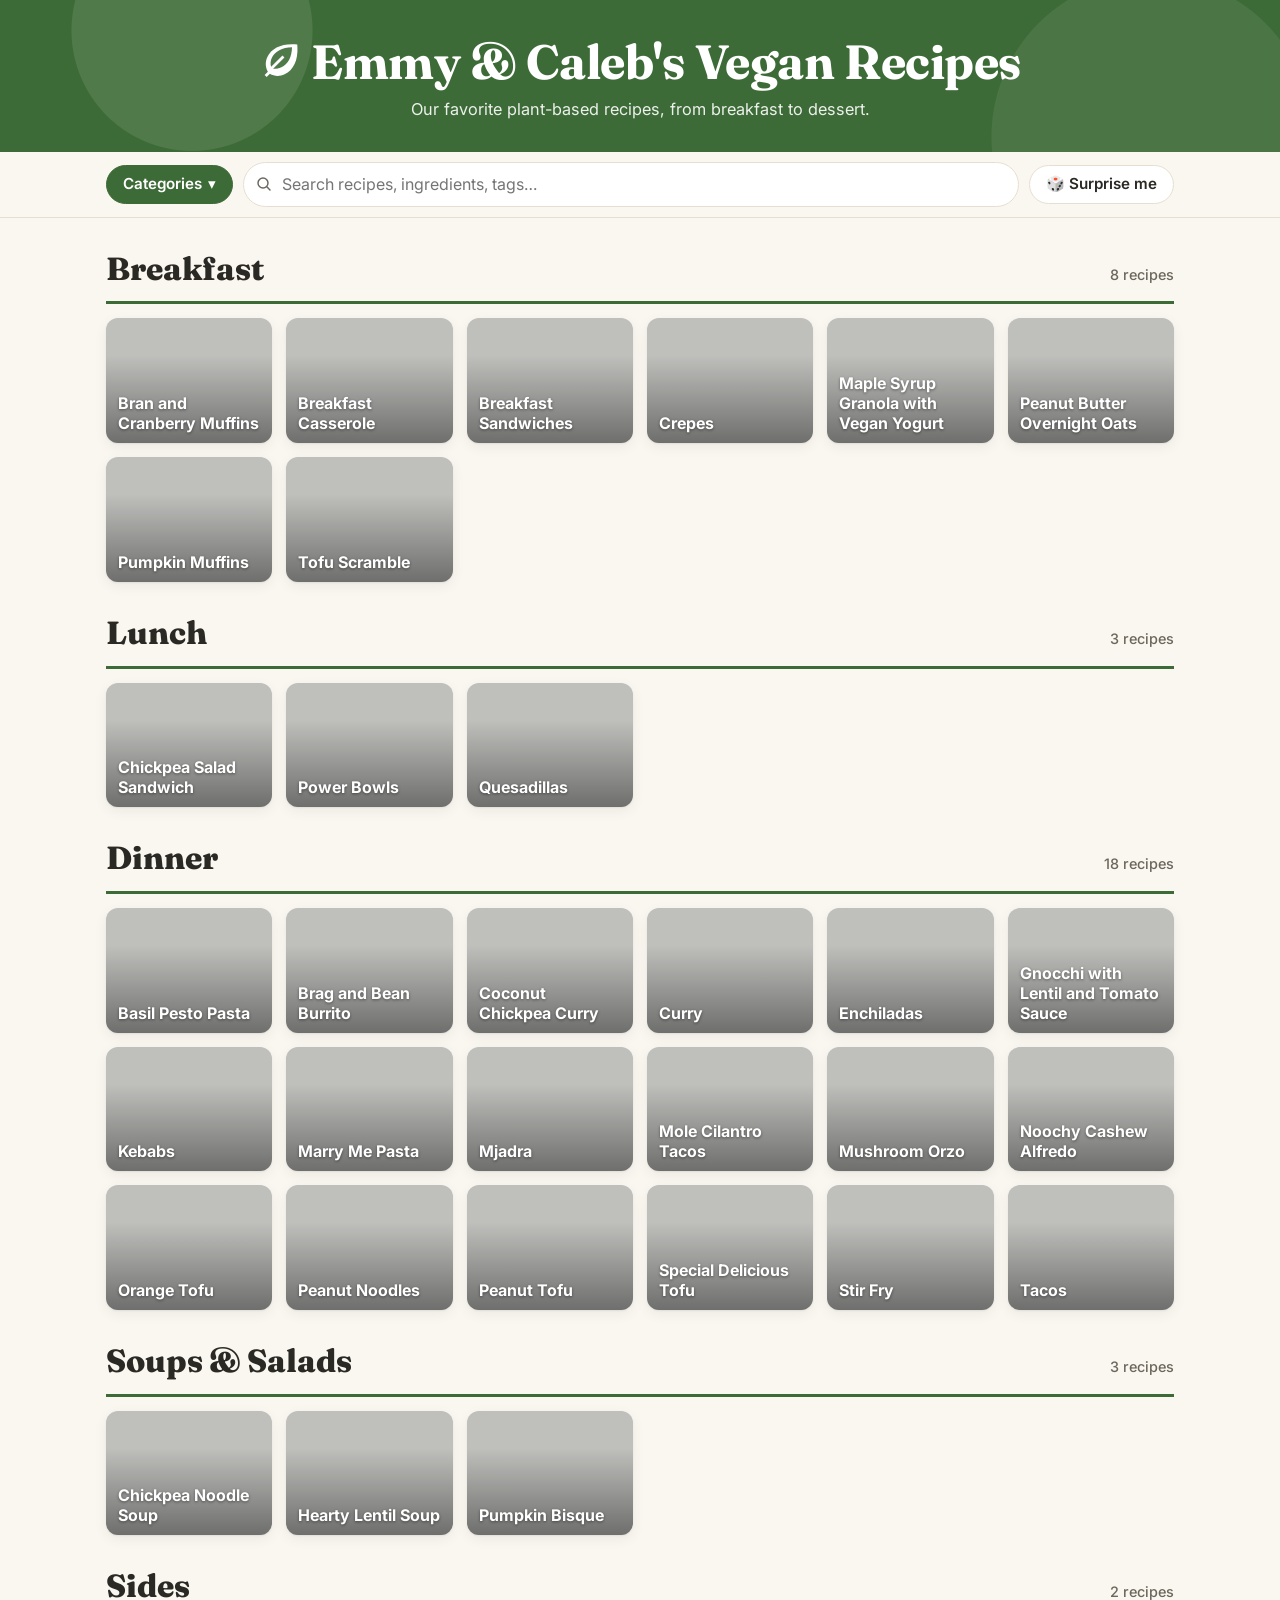
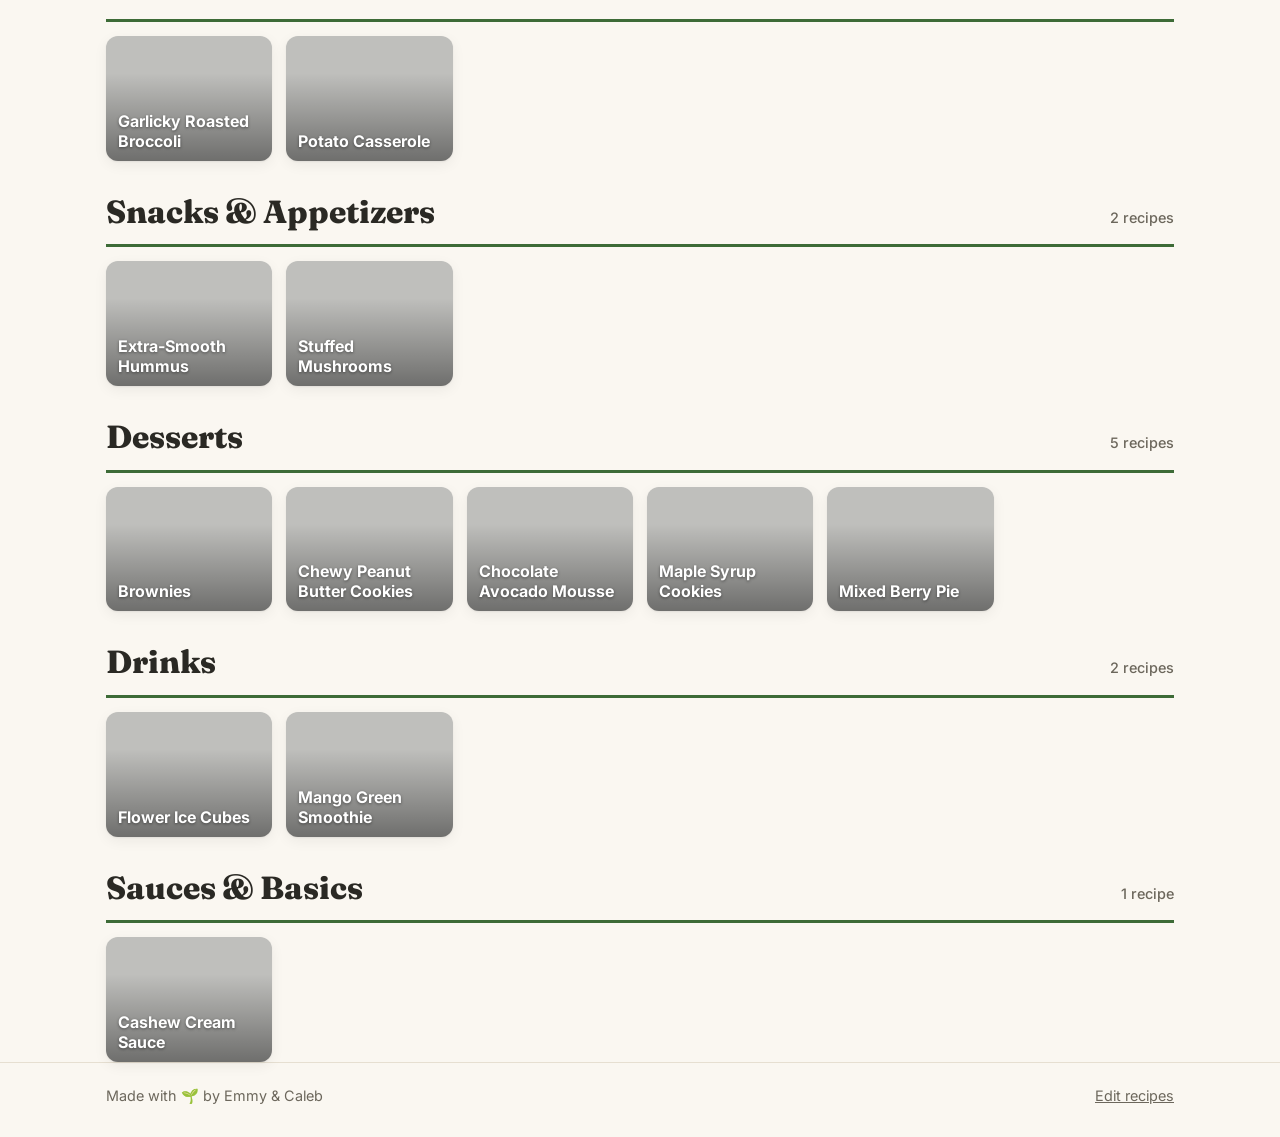
==== index.html @ d5a351b9 "Emmy & Caleb's Vegan Recipes website Recipe site for GitHub Pages with categories, search, recipe pa" ====
<!doctype html>
<html lang="en">
<head>
  <meta charset="utf-8">
  <meta name="viewport" content="width=device-width, initial-scale=1">
  <title>Emmy &amp; Caleb's Vegan Recipes</title>
  <meta name="description" content="Our favorite plant-based recipes, organized by meal.">
  <link rel="icon" href="favicon.svg" type="image/svg+xml">
  <link rel="preconnect" href="https://fonts.googleapis.com">
  <link rel="preconnect" href="https://fonts.gstatic.com" crossorigin>
  <link href="https://fonts.googleapis.com/css2?family=Fraunces:opsz,wght@9..144,600;9..144,700;9..144,800&family=Inter:wght@400;500;600;700&display=swap" rel="stylesheet">
  <link rel="stylesheet" href="css/style.css">
</head>
<body>
  <header class="site-header" id="top">
    <div class="wrap">
      <h1 class="site-title"><a href="index.html" id="siteTitle">Emmy &amp; Caleb's Vegan Recipes</a></h1>
      <p class="site-tagline" id="siteTagline"></p>
    </div>
  </header>

  <nav class="toolbar" aria-label="Recipe navigation">
    <div class="wrap">
      <div class="dropdown" id="catDropdown">
        <button class="btn primary" id="catButton" aria-haspopup="true" aria-expanded="false" aria-controls="catMenu">
          Categories <span class="caret" aria-hidden="true">▾</span>
        </button>
        <ul class="dropdown-menu" id="catMenu" hidden></ul>
      </div>
      <label class="search">
        <span class="visually-hidden" hidden>Search recipes</span>
        <svg class="icon" viewBox="0 0 24 24" aria-hidden="true"><path fill="none" stroke="currentColor" stroke-width="2.2" stroke-linecap="round" d="M10.5 18a7.5 7.5 0 1 1 0-15 7.5 7.5 0 0 1 0 15zm5.4-2.1L21 21"/></svg>
        <input type="search" id="search" placeholder="Search recipes, ingredients, tags…" autocomplete="off" aria-label="Search recipes">
        <button type="button" class="clear" id="clearSearch" aria-label="Clear search" hidden>×</button>
      </label>
      <a class="btn" id="randomBtn" href="#" title="Pick a random recipe">🎲 Surprise me</a>
    </div>
  </nav>

  <main class="wrap">
    <p class="result-note" id="resultNote" hidden></p>
    <div id="sections"><p class="result-note">Loading recipes…</p></div>
  </main>

  <footer class="site-footer">
    <div class="wrap">
      <span>Made with 🌱 by Emmy &amp; Caleb</span>
      <a href="admin.html">Edit recipes</a>
    </div>
  </footer>

  <button class="back-to-top" id="toTop" aria-label="Back to top" hidden>↑</button>

  <script src="js/common.js"></script>
  <script src="js/home.js"></script>
</body>
</html>
---- css/style.css ----
/* Emmy & Caleb's Vegan Recipes — shared styles */
:root {
  --bg: #faf7f1;
  --card: #ffffff;
  --ink: #2a2924;
  --muted: #6c675c;
  --line: #e6dfd1;
  --green: #3d6b37;
  --green-dark: #2c5127;
  --green-soft: #e8f0e3;
  --accent: #d9822b;
  --tile-grey: #c9c9c6;
  --danger: #b3261e;
  --radius: 12px;
  --shadow: 0 1px 2px rgba(0,0,0,.06), 0 4px 14px rgba(0,0,0,.06);
  --serif: "Fraunces", Georgia, "Times New Roman", serif;
  --sans: "Inter", system-ui, -apple-system, "Segoe UI", Roboto, sans-serif;
}

* { box-sizing: border-box; }
html { scroll-behavior: smooth; }
body {
  margin: 0;
  background: var(--bg);
  color: var(--ink);
  font-family: var(--sans);
  font-size: 16px;
  line-height: 1.55;
  -webkit-text-size-adjust: 100%;
}
img { max-width: 100%; display: block; }
a { color: var(--green-dark); }
button, input, select, textarea { font: inherit; }
[hidden] { display: none !important; }

.wrap { max-width: 1100px; margin: 0 auto; padding: 0 16px; }

/* ---------- Header ---------- */
.site-header {
  background: var(--green);
  background-image: radial-gradient(circle at 15% 20%, rgba(255,255,255,.10) 0 120px, transparent 121px),
                    radial-gradient(circle at 90% 90%, rgba(255,255,255,.07) 0 160px, transparent 161px);
  color: #fff;
  padding: 36px 0 30px;
  text-align: center;
}
.site-header a { color: inherit; text-decoration: none; }
.site-title {
  font-family: var(--serif);
  font-weight: 700;
  font-size: clamp(1.8rem, 5vw, 3rem);
  line-height: 1.1;
  margin: 0;
  letter-spacing: -.01em;
}
.site-tagline { margin: 8px 0 0; opacity: .9; font-size: 1.02rem; }
.leaf { display: inline-block; width: .9em; height: .9em; vertical-align: -.05em; margin-right: .2em; }

/* ---------- Toolbar ---------- */
.toolbar {
  position: sticky; top: 0; z-index: 20;
  background: rgba(250,247,241,.96);
  backdrop-filter: saturate(1.4) blur(6px);
  -webkit-backdrop-filter: saturate(1.4) blur(6px);
  border-bottom: 1px solid var(--line);
}
.toolbar .wrap { display: flex; gap: 10px; align-items: center; padding-top: 10px; padding-bottom: 10px; flex-wrap: wrap; }

.btn {
  display: inline-flex; align-items: center; justify-content: center; gap: 6px;
  border: 1px solid var(--line); background: var(--card); color: var(--ink);
  border-radius: 999px; padding: 9px 16px; cursor: pointer; text-decoration: none;
  font-weight: 600; font-size: .95rem; line-height: 1.2; white-space: nowrap;
}
.btn:hover { border-color: #cfc5b2; }
.btn:focus-visible, .search input:focus-visible, .field :focus-visible { outline: 3px solid rgba(61,107,55,.35); outline-offset: 1px; }
.btn.primary { background: var(--green); border-color: var(--green); color: #fff; }
.btn.primary:hover { background: var(--green-dark); }
.btn.danger { color: var(--danger); }
.btn.danger:hover { border-color: var(--danger); }
.btn.small { padding: 6px 12px; font-size: .85rem; }
.btn:disabled { opacity: .55; cursor: default; }

.dropdown { position: relative; }
.dropdown-menu {
  position: absolute; top: calc(100% + 6px); left: 0; min-width: 220px; max-height: 70vh; overflow: auto;
  background: var(--card); border: 1px solid var(--line); border-radius: var(--radius);
  box-shadow: var(--shadow); padding: 6px; margin: 0; list-style: none;
}
.dropdown-menu a {
  display: flex; justify-content: space-between; gap: 12px;
  padding: 9px 12px; border-radius: 8px; text-decoration: none; color: var(--ink);
}
.dropdown-menu a:hover, .dropdown-menu a:focus { background: var(--green-soft); outline: none; }
.dropdown-menu .count { color: var(--muted); font-size: .85rem; }
.caret { transition: transform .15s; }
.dropdown.open .caret { transform: rotate(180deg); }

.search { flex: 1 1 240px; position: relative; }
.search input {
  width: 100%; border: 1px solid var(--line); background: var(--card);
  border-radius: 999px; padding: 9px 38px 9px 38px; font-size: 16px;
}
.search input::-webkit-search-cancel-button { -webkit-appearance: none; appearance: none; display: none; }
.search .icon { position: absolute; left: 13px; top: 50%; transform: translateY(-50%); width: 16px; height: 16px; color: var(--muted); }
.search .clear {
  position: absolute; right: 6px; top: 50%; transform: translateY(-50%);
  border: 0; background: transparent; cursor: pointer; color: var(--muted); font-size: 1.2rem; padding: 4px 8px; line-height: 1;
}

/* ---------- Category sections ---------- */
main { padding-bottom: 40px; }
.result-note { color: var(--muted); margin: 18px 0 0; }
.category { padding-top: 26px; scroll-margin-top: 70px; }
.category-title {
  font-family: var(--serif); font-weight: 800; font-size: clamp(1.5rem, 3.4vw, 2rem);
  margin: 0 0 14px; padding-bottom: 8px; border-bottom: 3px solid var(--green);
  display: flex; align-items: baseline; justify-content: space-between; gap: 10px;
}
.category-title .count { font-family: var(--sans); font-weight: 500; font-size: .9rem; color: var(--muted); }
.empty { color: var(--muted); font-style: italic; margin: 0; }

.grid {
  display: grid; gap: 14px;
  grid-template-columns: repeat(auto-fill, minmax(165px, 1fr));
}
.tile {
  position: relative; display: block; aspect-ratio: 4 / 3; border-radius: var(--radius); overflow: hidden;
  background: var(--tile-grey); color: #fff; text-decoration: none; box-shadow: var(--shadow);
  transition: transform .15s ease, box-shadow .15s ease;
}
.tile:hover, .tile:focus-visible { transform: translateY(-2px); box-shadow: 0 6px 20px rgba(0,0,0,.14); }
.tile:focus-visible { outline: 3px solid var(--accent); outline-offset: 2px; }
.tile-img { position: absolute; inset: 0; background-size: cover; background-position: center; transition: transform .3s ease; }
.tile:hover .tile-img { transform: scale(1.04); }
.tile::after {
  content: ""; position: absolute; inset: 0;
  background: linear-gradient(to top, rgba(0,0,0,.62) 0%, rgba(0,0,0,.18) 55%, rgba(0,0,0,0) 100%);
}
.tile.no-img::after { background: linear-gradient(to top, rgba(0,0,0,.45), rgba(0,0,0,.05) 70%); }
.tile-name {
  position: absolute; left: 0; right: 0; bottom: 0; z-index: 1; padding: 10px 12px;
  font-weight: 700; font-size: 1rem; line-height: 1.25; text-shadow: 0 1px 3px rgba(0,0,0,.45);
}

.back-to-top {
  position: fixed; right: 16px; bottom: 16px; z-index: 30; width: 46px; height: 46px; border-radius: 50%;
  border: 0; background: var(--green); color: #fff; font-size: 1.3rem; cursor: pointer; box-shadow: var(--shadow);
}

/* ---------- Footer ---------- */
.site-footer { border-top: 1px solid var(--line); color: var(--muted); font-size: .9rem; padding: 22px 0 30px; }
.site-footer .wrap { display: flex; justify-content: space-between; gap: 12px; flex-wrap: wrap; }
.site-footer a { color: var(--muted); }

/* ---------- Recipe page ---------- */
.recipe-top { padding: 18px 0 0; }
.crumbs { font-size: .92rem; color: var(--muted); display: flex; gap: 6px; flex-wrap: wrap; }
.crumbs a { color: var(--green-dark); text-decoration: none; font-weight: 600; }
.recipe-title { font-family: var(--serif); font-weight: 800; font-size: clamp(2rem, 6vw, 3.1rem); line-height: 1.08; margin: 10px 0 12px; }
.meta { display: flex; flex-wrap: wrap; gap: 8px 22px; color: var(--muted); margin-bottom: 12px; }
.meta strong { color: var(--ink); }
.tags { display: flex; flex-wrap: wrap; gap: 6px; margin: 0 0 16px; padding: 0; list-style: none; }
.tags a, .tags span { display: inline-block; background: var(--green-soft); color: var(--green-dark); border-radius: 999px; padding: 3px 11px; font-size: .85rem; font-weight: 600; text-decoration: none; }
.hero { border-radius: var(--radius); overflow: hidden; margin: 6px 0 20px; background: var(--tile-grey); box-shadow: var(--shadow); }
.hero img { width: 100%; max-height: 520px; object-fit: cover; }
.lead { font-size: 1.12rem; margin: 0 0 22px; }
.recipe-actions { display: flex; gap: 8px; flex-wrap: wrap; margin: 0 0 22px; }

.recipe-body { display: grid; gap: 22px; grid-template-columns: 1fr; }
@media (min-width: 820px) { .recipe-body { grid-template-columns: minmax(260px, 2fr) 3fr; align-items: start; } }
.panel { background: var(--card); border: 1px solid var(--line); border-radius: var(--radius); padding: 18px 20px; }
.panel h2 { font-family: var(--serif); font-size: 1.4rem; margin: 0 0 10px; }
.ingredients { list-style: none; padding: 0; margin: 0; }
.ingredients li { padding: 6px 0; border-bottom: 1px dashed var(--line); }
.ingredients li:last-child { border-bottom: 0; }
.ingredients label { display: flex; gap: 10px; align-items: flex-start; cursor: pointer; }
.ingredients input { margin-top: 5px; width: 17px; height: 17px; accent-color: var(--green); flex: none; }
.ingredients input:checked + span { text-decoration: line-through; color: var(--muted); }
.ingredients .subhead { font-weight: 700; border-bottom: 0; padding-top: 12px; color: var(--green-dark); }
.steps { margin: 0; padding: 0; list-style: none; counter-reset: step; }
.steps li { position: relative; padding: 2px 0 16px 44px; counter-increment: step; }
.steps li::before {
  content: counter(step); position: absolute; left: 0; top: 0; width: 30px; height: 30px; border-radius: 50%;
  background: var(--green); color: #fff; font-weight: 700; display: grid; place-items: center; font-size: .9rem;
}
.steps .subhead { padding-left: 0; font-weight: 700; color: var(--green-dark); counter-increment: none; }
.steps .subhead::before { display: none; }
.notes { margin-top: 22px; }
.notes p { margin: 0 0 12px; }
.gallery { display: grid; gap: 12px; grid-template-columns: repeat(auto-fill, minmax(180px, 1fr)); }
.gallery figure { margin: 0; }
.gallery button { padding: 0; border: 0; background: var(--tile-grey); border-radius: 10px; overflow: hidden; cursor: zoom-in; width: 100%; aspect-ratio: 4/3; display: block; }
.gallery img { width: 100%; height: 100%; object-fit: cover; }
.gallery figcaption { font-size: .88rem; color: var(--muted); margin-top: 5px; }
.section-gap { margin-top: 30px; }
.section-gap > h2 { font-family: var(--serif); font-size: 1.5rem; margin: 0 0 12px; }

.lightbox { position: fixed; inset: 0; z-index: 100; background: rgba(0,0,0,.88); display: grid; place-items: center; padding: 16px; cursor: zoom-out; }
.lightbox img { max-height: 86vh; max-width: 100%; border-radius: 8px; }
.lightbox p { color: #fff; text-align: center; margin: 10px 0 0; }

/* ---------- Print ---------- */
@media print {
  .toolbar, .site-footer, .recipe-actions, .back-to-top, .crumbs, .more-like, .gallery-wrap { display: none !important; }
  .site-header { background: none; color: #000; padding: 0 0 10px; }
  body { background: #fff; }
  .panel { border: 0; padding: 0; }
  .hero img { max-height: 280px; }
  .recipe-body { grid-template-columns: 1fr 1.5fr; }
}
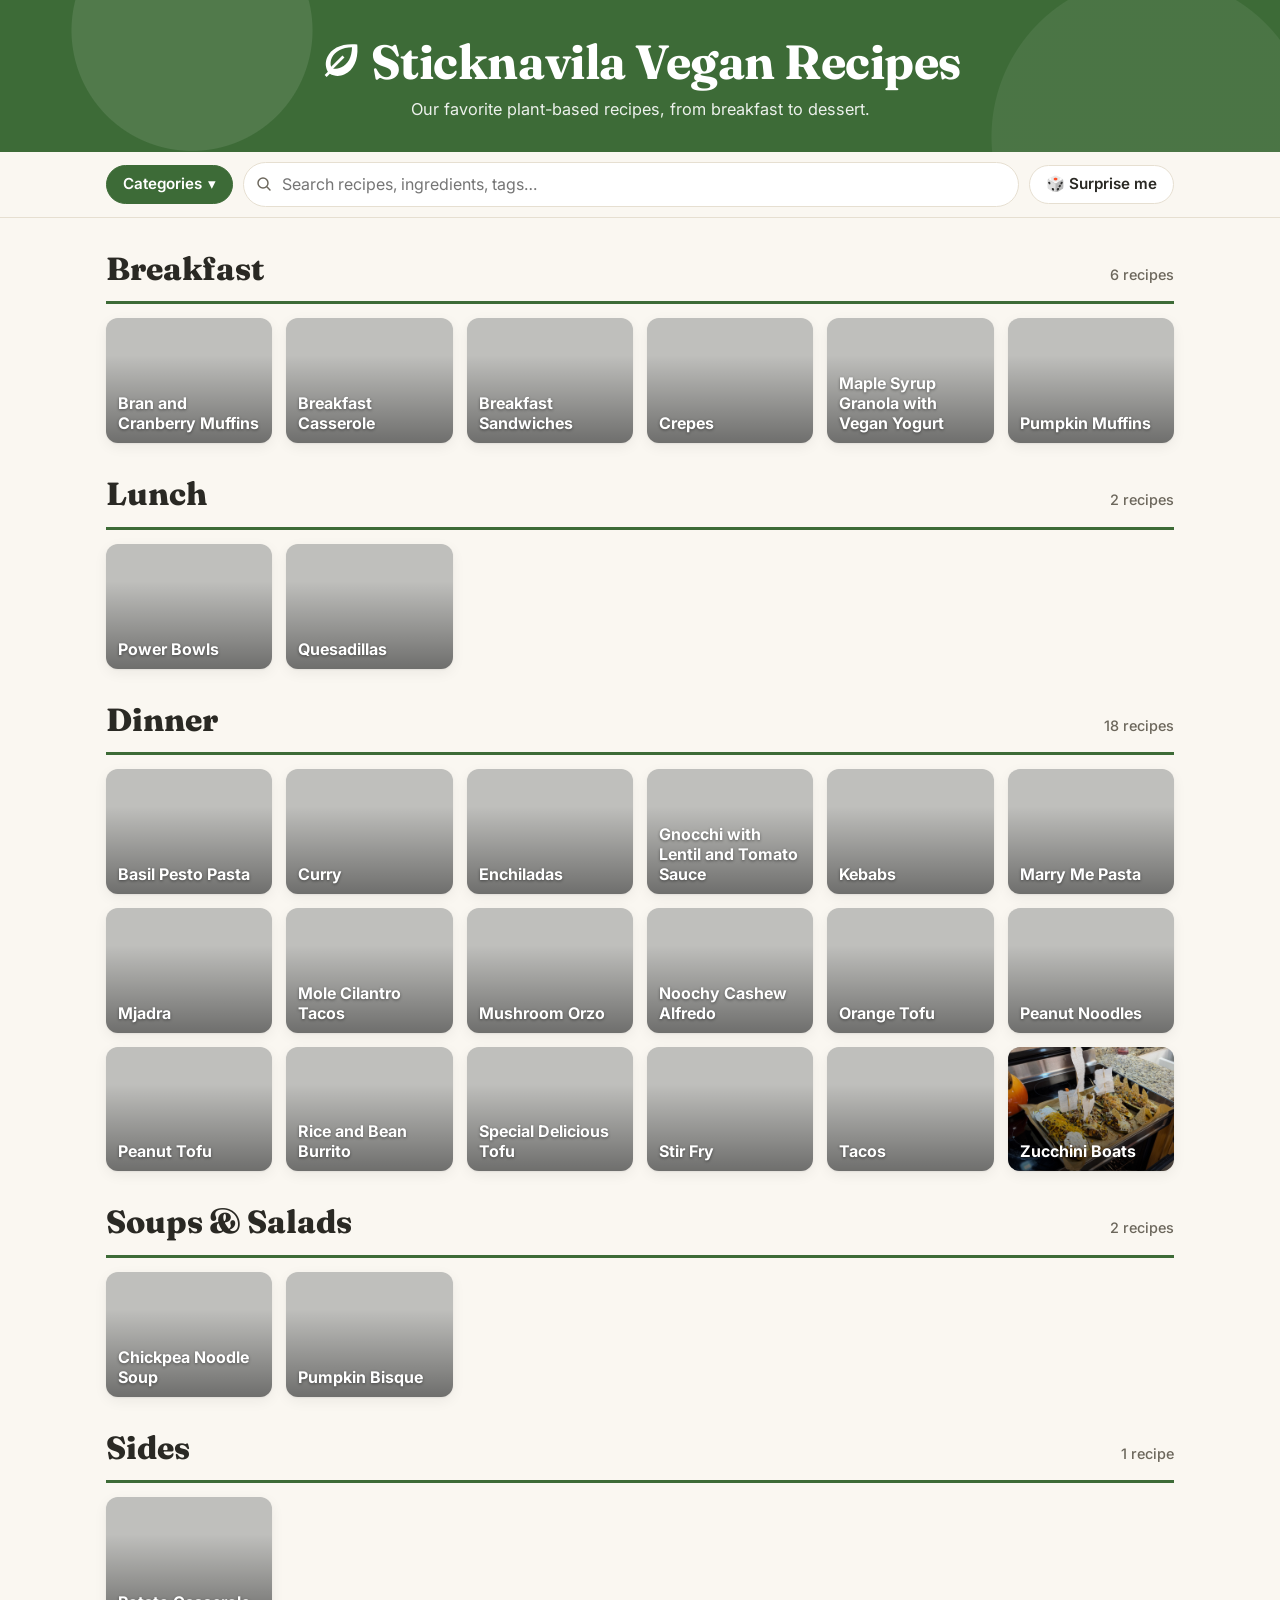
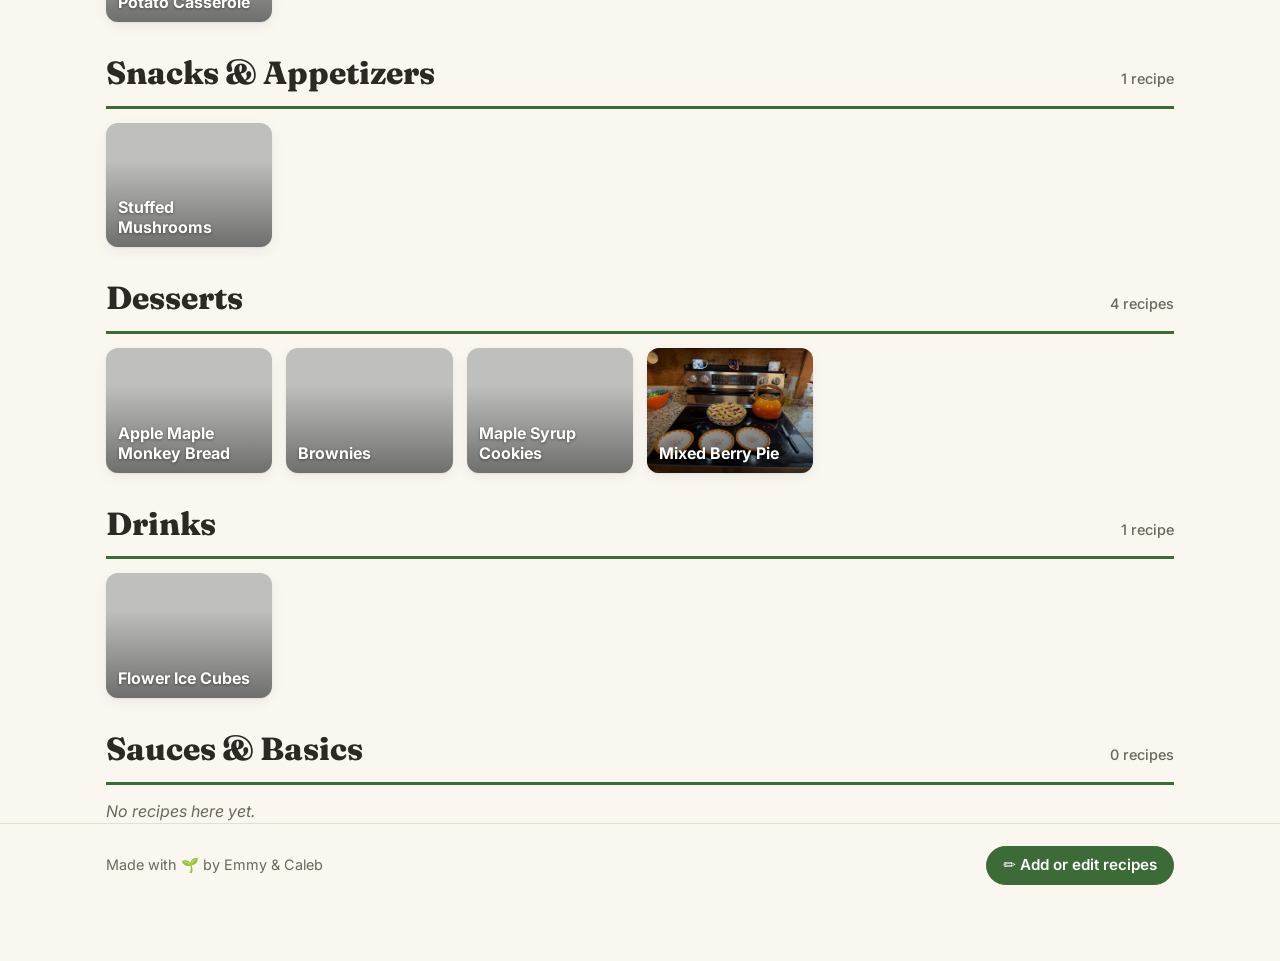
==== commit 0079be4b: "Rename site to Sticknavila Vegan Recipes; add editor button to home page Co-Authored-By: Claude Opus" ====
--- a/index.html
+++ b/index.html
@@ -3,7 +3,7 @@
 <head>
   <meta charset="utf-8">
   <meta name="viewport" content="width=device-width, initial-scale=1">
-  <title>Emmy &amp; Caleb's Vegan Recipes</title>
+  <title>Sticknavila Vegan Recipes</title>
   <meta name="description" content="Our favorite plant-based recipes, organized by meal.">
   <link rel="icon" href="favicon.svg" type="image/svg+xml">
   <link rel="preconnect" href="https://fonts.googleapis.com">
@@ -14,7 +14,7 @@
 <body>
   <header class="site-header" id="top">
     <div class="wrap">
-      <h1 class="site-title"><a href="index.html" id="siteTitle">Emmy &amp; Caleb's Vegan Recipes</a></h1>
+      <h1 class="site-title"><a href="index.html" id="siteTitle">Sticknavila Vegan Recipes</a></h1>
       <p class="site-tagline" id="siteTagline"></p>
     </div>
   </header>
@@ -45,7 +45,7 @@
   <footer class="site-footer">
     <div class="wrap">
       <span>Made with 🌱 by Emmy &amp; Caleb</span>
-      <a href="admin.html">Edit recipes</a>
+      <a class="btn primary edit-link" href="admin.html">✏️ Add or edit recipes</a>
     </div>
   </footer>
 
--- a/css/style.css
+++ b/css/style.css
@@ -149,9 +149,11 @@
 }
 
 /* ---------- Footer ---------- */
-.site-footer { border-top: 1px solid var(--line); color: var(--muted); font-size: .9rem; padding: 22px 0 30px; }
+.site-footer { border-top: 1px solid var(--line); color: var(--muted); font-size: .9rem; padding: 22px 0 76px; }
 .site-footer .wrap { display: flex; justify-content: space-between; gap: 12px; flex-wrap: wrap; }
+.site-footer .wrap { align-items: center; }
 .site-footer a { color: var(--muted); }
+.site-footer a.edit-link { color: #fff; }
 
 /* ---------- Recipe page ---------- */
 .recipe-top { padding: 18px 0 0; }
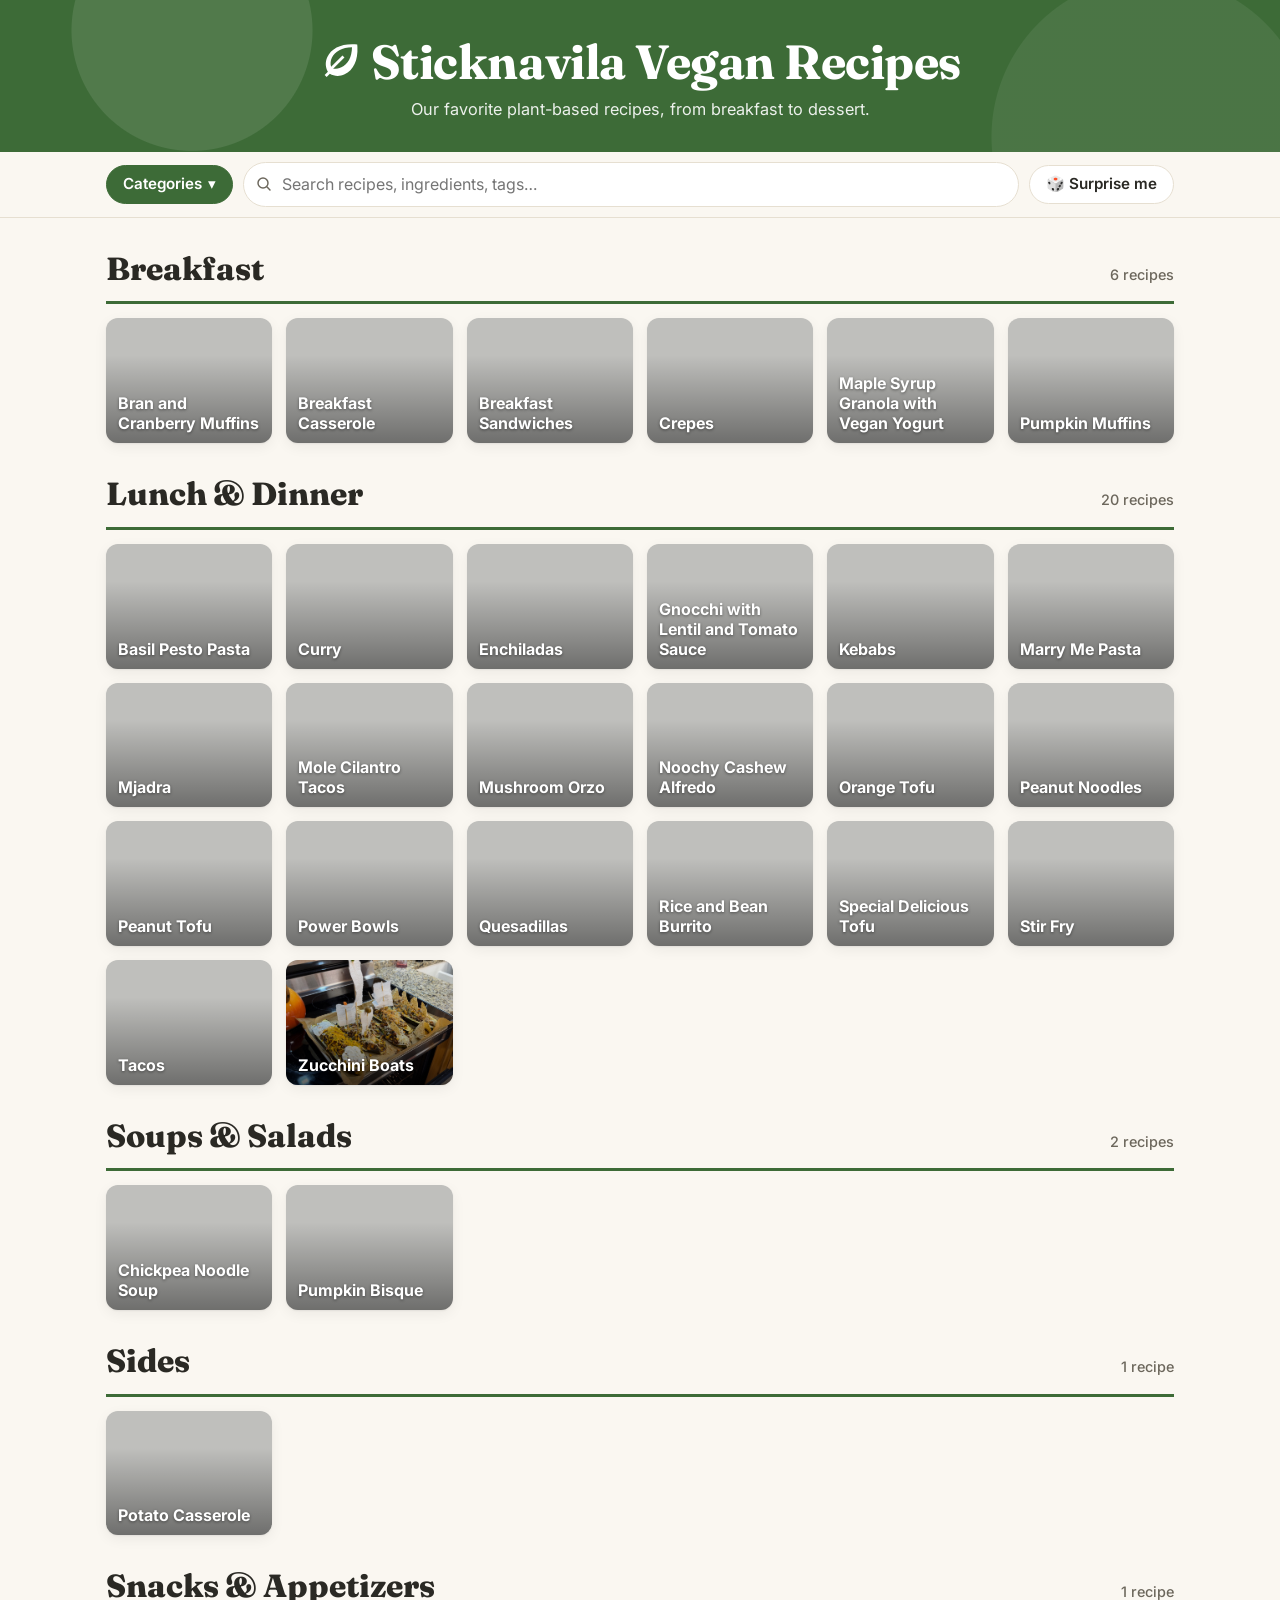
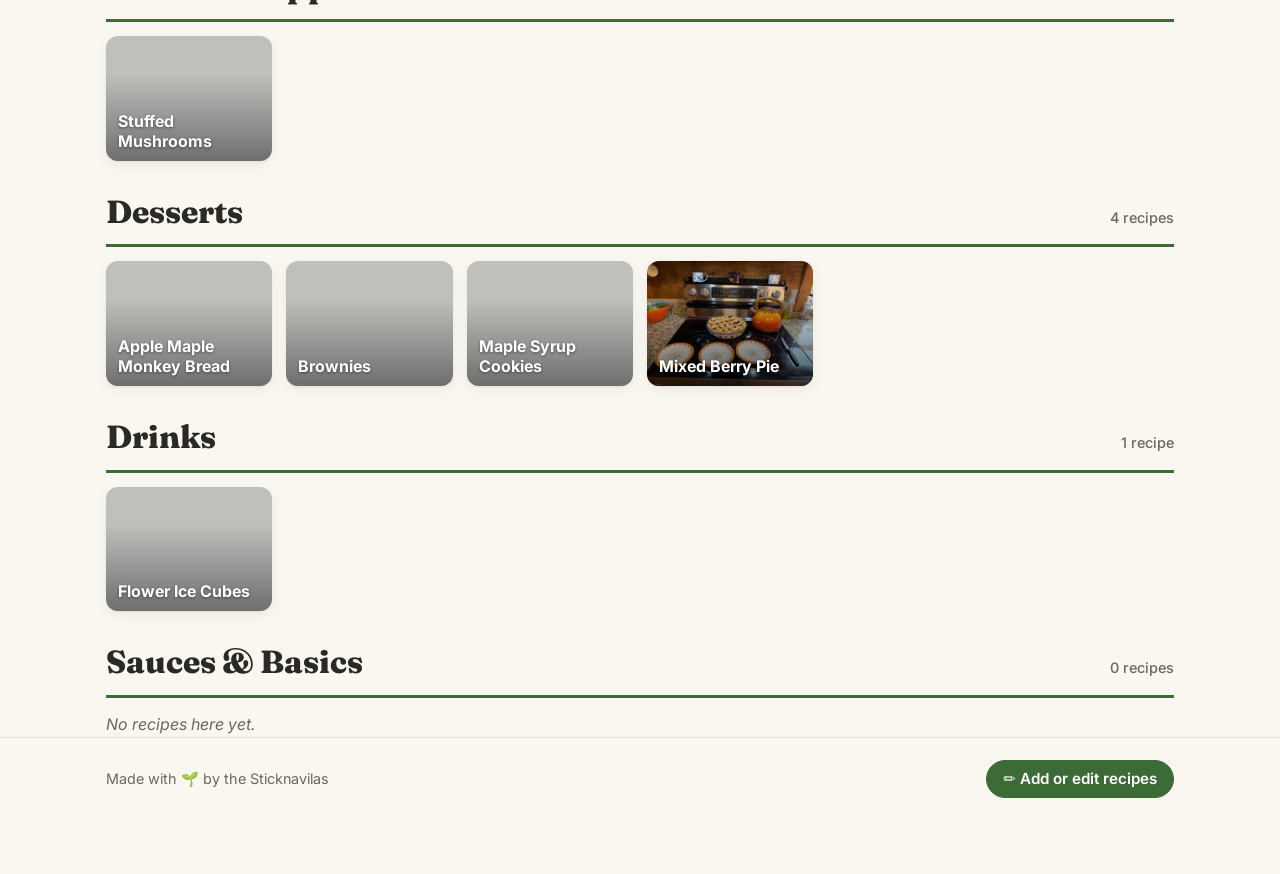
==== commit feb87e8b: "Combine Lunch and Dinner categories; update footer credit Co-Authored-By: Claude Opus 5.5 <noreply@a" ====
--- a/index.html
+++ b/index.html
@@ -44,7 +44,7 @@
 
   <footer class="site-footer">
     <div class="wrap">
-      <span>Made with 🌱 by Emmy &amp; Caleb</span>
+      <span>Made with 🌱 by the Sticknavilas</span>
       <a class="btn primary edit-link" href="admin.html">✏️ Add or edit recipes</a>
     </div>
   </footer>
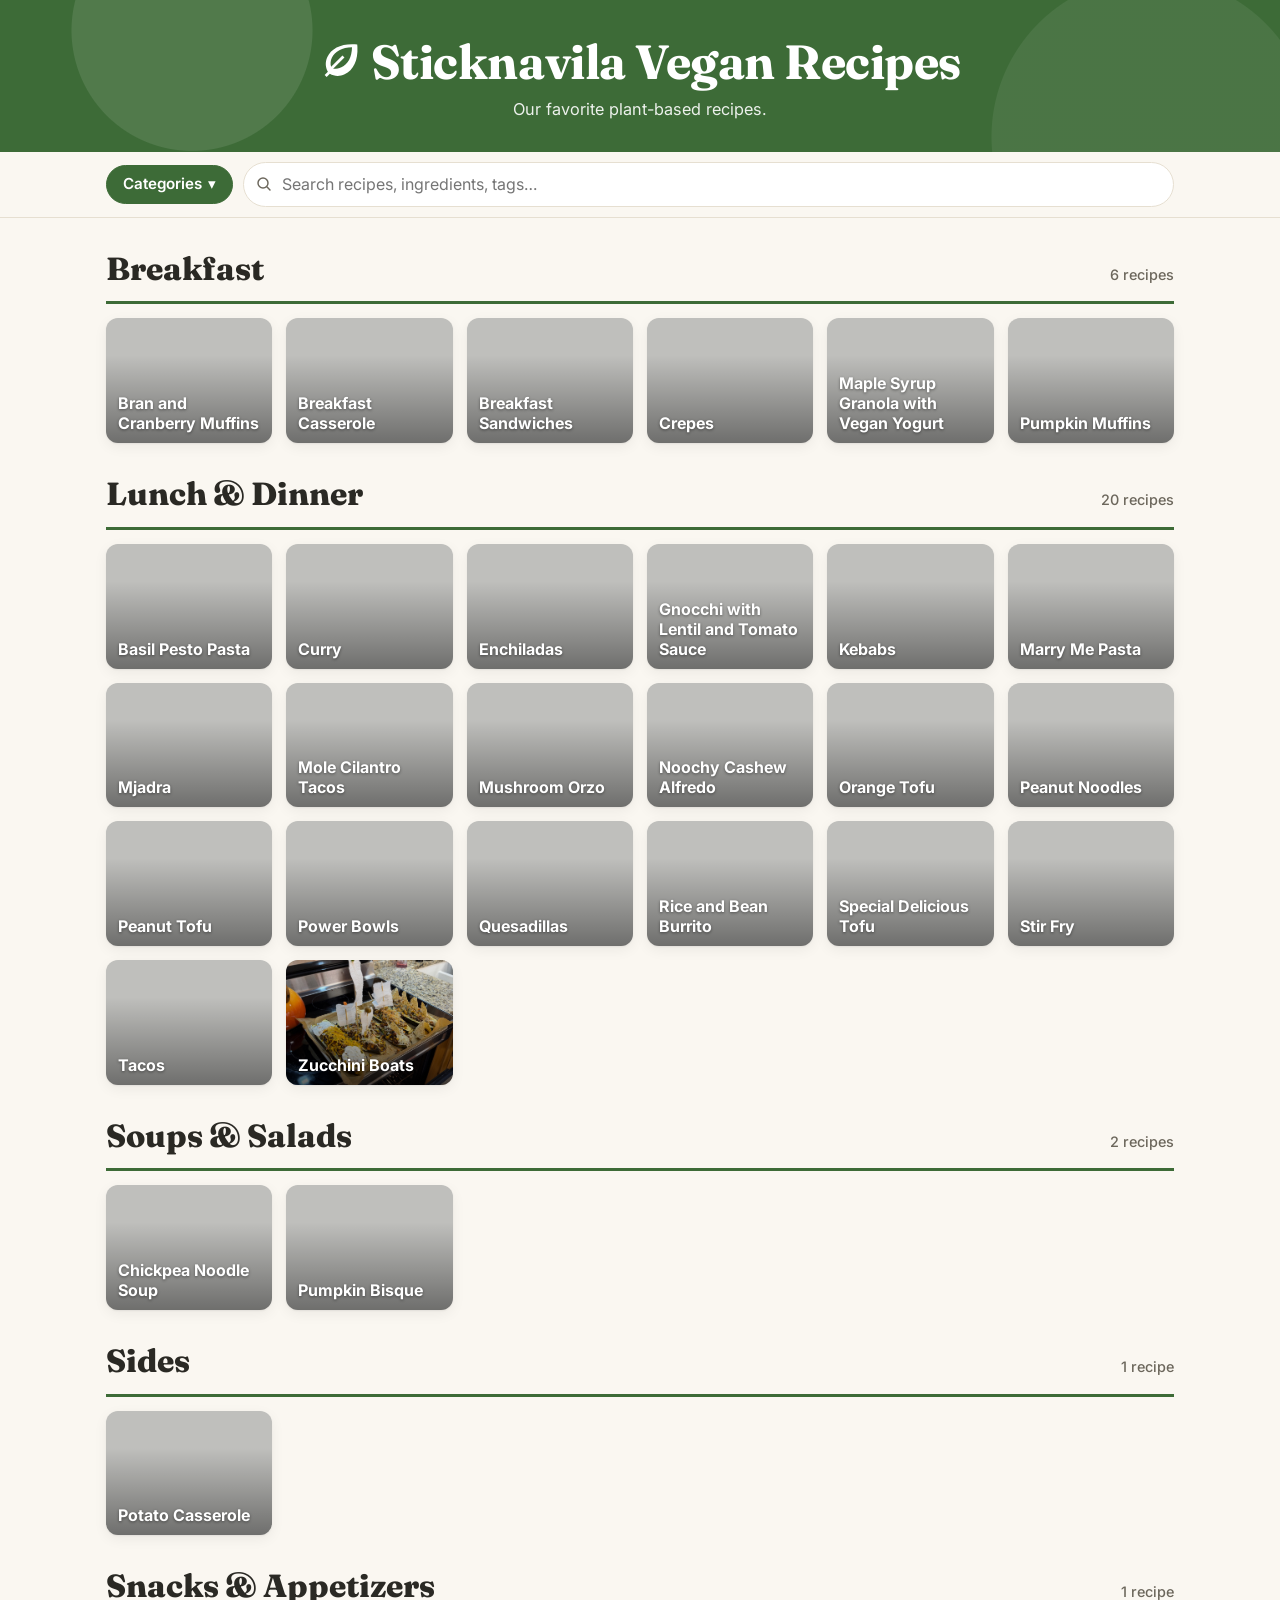
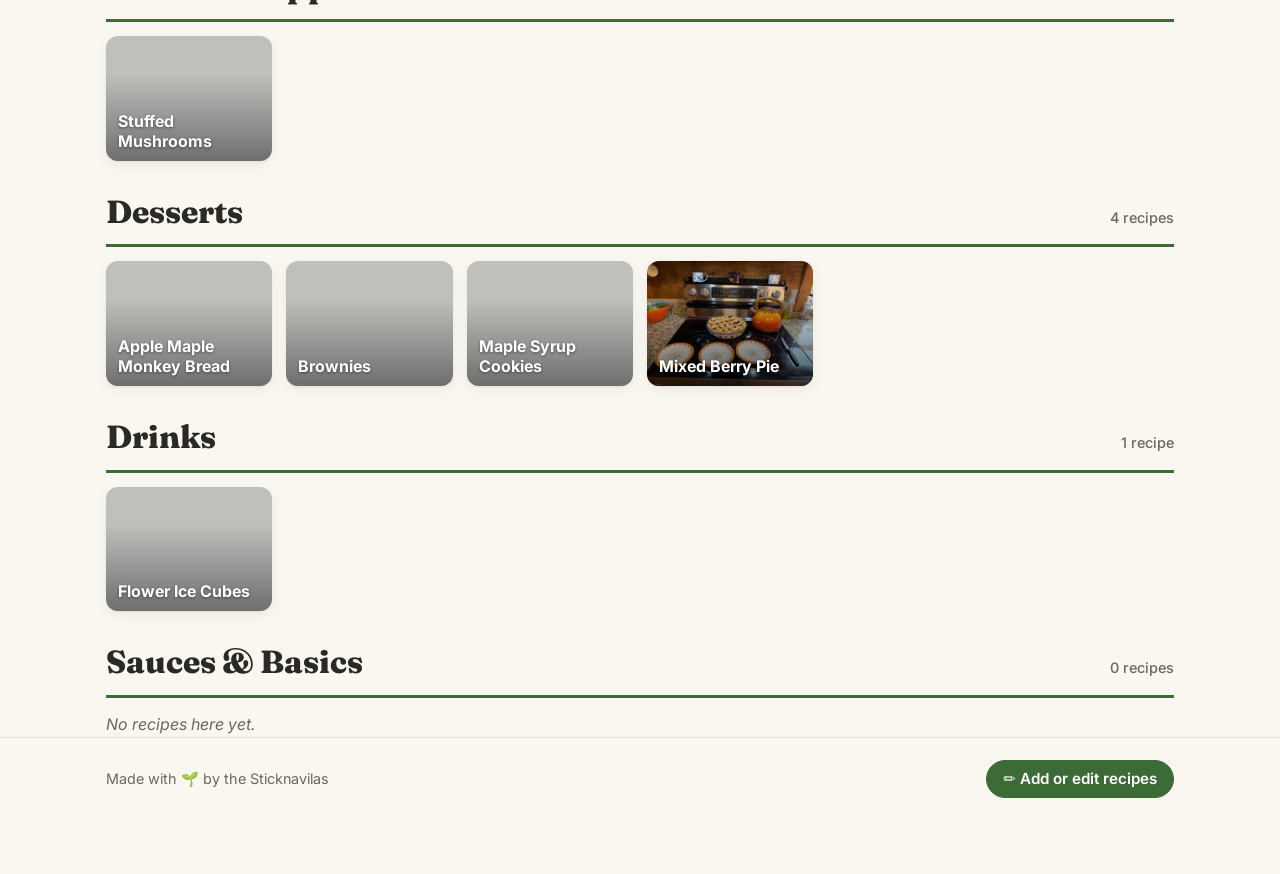
==== commit 4b8acd09: "Shorten tagline; remove Surprise me button Co-Authored-By: Claude Opus 5.5 <noreply@anthropic.com>" ====
--- a/index.html
+++ b/index.html
@@ -33,7 +33,6 @@
         <input type="search" id="search" placeholder="Search recipes, ingredients, tags…" autocomplete="off" aria-label="Search recipes">
         <button type="button" class="clear" id="clearSearch" aria-label="Clear search" hidden>×</button>
       </label>
-      <a class="btn" id="randomBtn" href="#" title="Pick a random recipe">🎲 Surprise me</a>
     </div>
   </nav>
 
